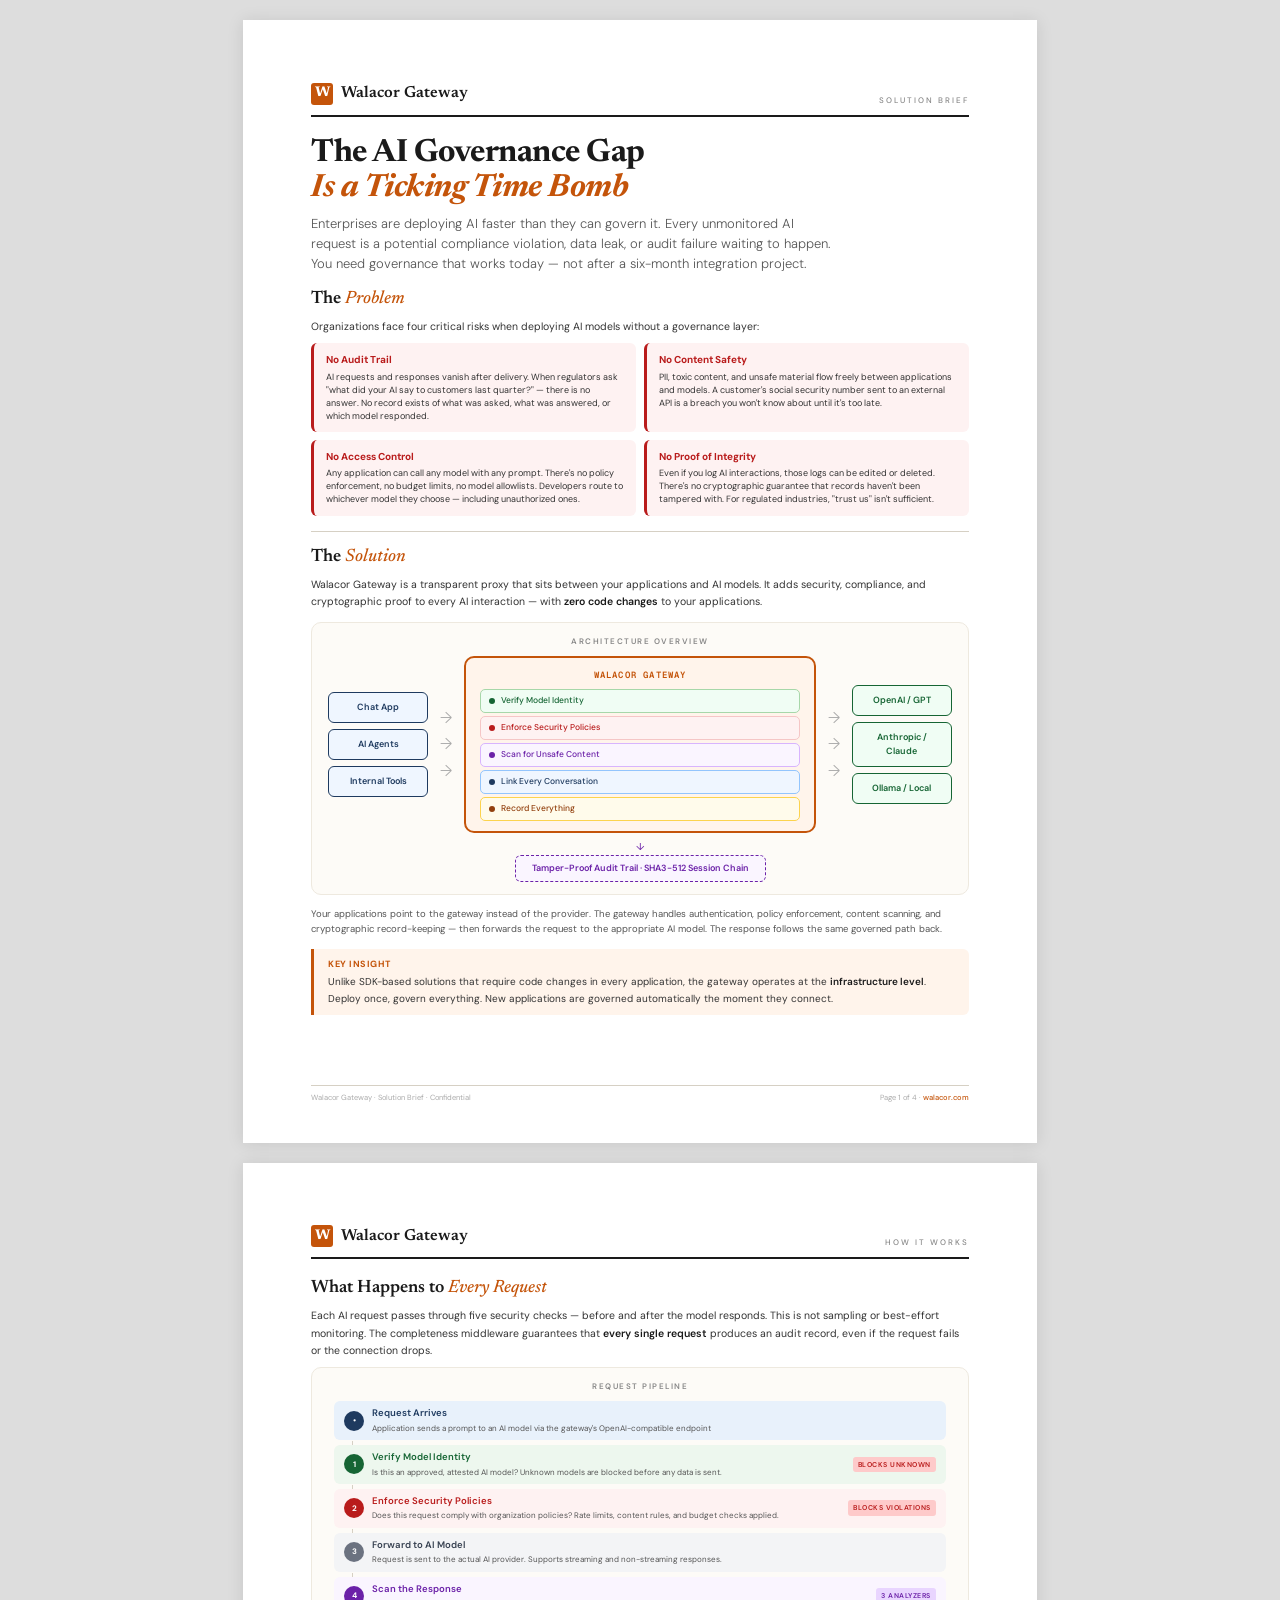
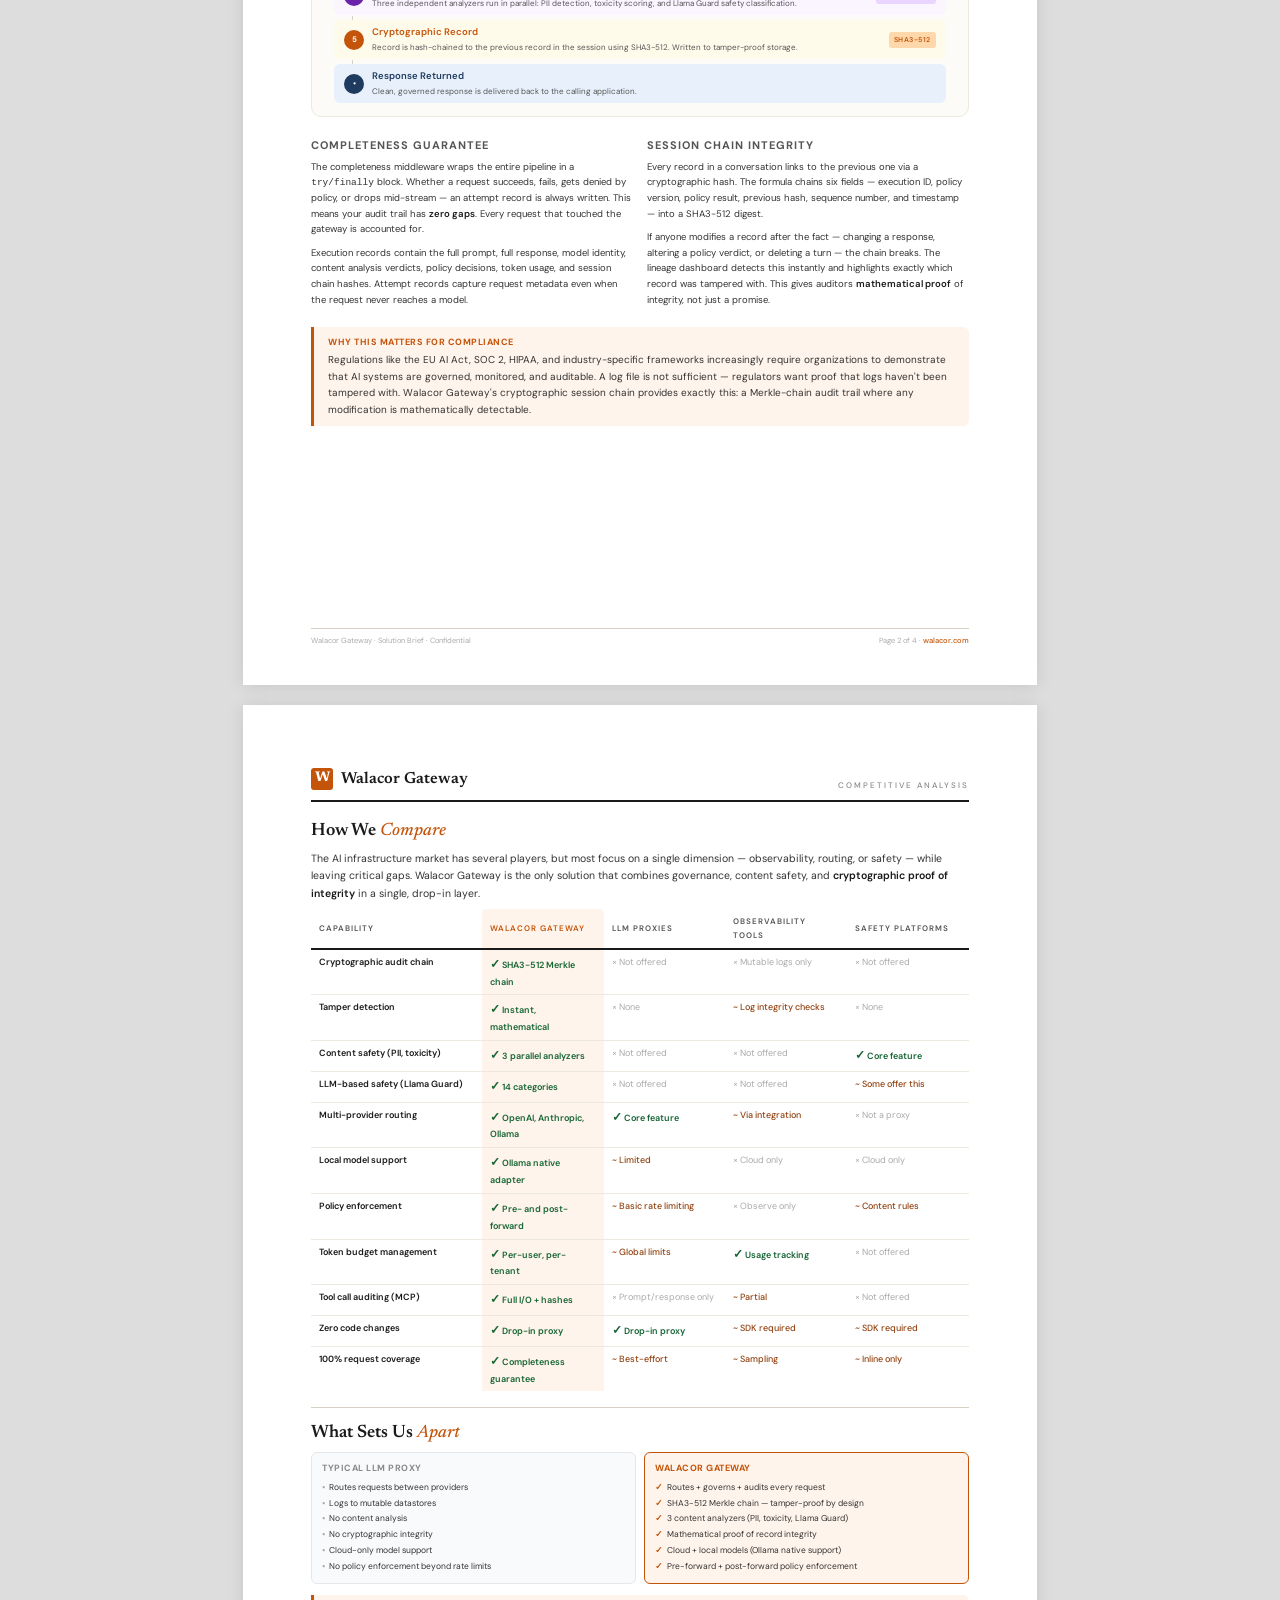
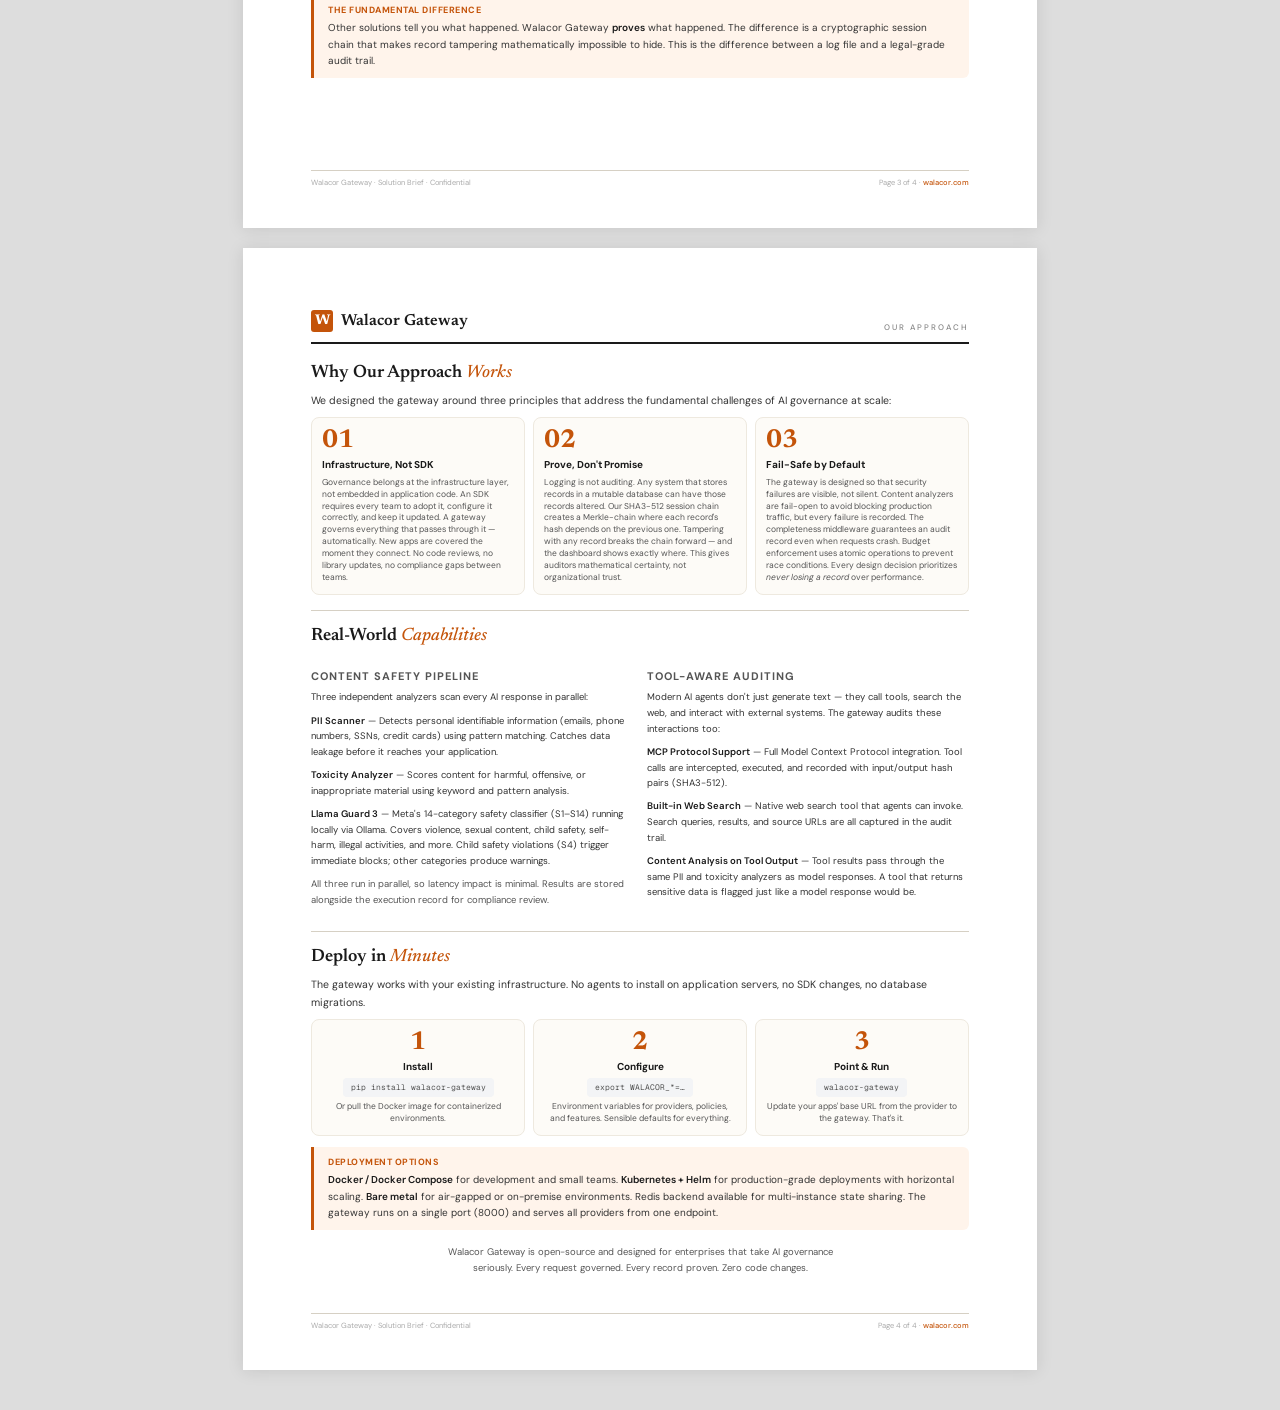
==== docs/walacor-gateway-solution-brief.html @ 5cf8f546 "Phases 15-20: multi-model routing, Redis, web search, thinking strip, Llama Guard, OTel, lineage das" ====
<!DOCTYPE html>
<html lang="en">
<head>
<meta charset="UTF-8">
<meta name="viewport" content="width=device-width, initial-scale=1.0">
<title>Walacor Gateway — Solution Brief</title>
<link rel="preconnect" href="https://fonts.googleapis.com">
<link href="https://fonts.googleapis.com/css2?family=Newsreader:ital,opsz,wght@0,6..72,300;0,6..72,400;0,6..72,500;0,6..72,600;0,6..72,700;1,6..72,400;1,6..72,500&family=Geist+Mono:wght@400;500;600&family=DM+Sans:wght@300;400;500;600;700&display=swap" rel="stylesheet">
<style>
:root {
  --ink: #1a1a1a;
  --ink-2: #333333;
  --ink-3: #555555;
  --ink-4: #888888;
  --ink-5: #aaaaaa;
  --warm: #fdfbf7;
  --warm-2: #f7f4ee;
  --warm-3: #eee9df;
  --paper: #ffffff;
  --burnt: #c4540a;
  --burnt-light: #fff4eb;
  --burnt-dark: #8a3a06;
  --teal: #0d7377;
  --teal-light: #e6f5f5;
  --slate: #2d3748;
  --crimson: #b91c1c;
  --crimson-light: #fef2f2;
  --forest: #166534;
  --forest-light: #f0fdf4;
  --navy: #1e3a5f;
  --navy-light: #eff6ff;
  --plum: #6b21a8;
  --plum-light: #faf5ff;
  --amber: #92400e;
  --amber-light: #fffbeb;
  --rule: #d6d0c4;
}

* { margin: 0; padding: 0; box-sizing: border-box; }

@page { size: A4; margin: 0; }

body {
  font-family: 'DM Sans', -apple-system, sans-serif;
  color: var(--ink);
  background: var(--paper);
  font-size: 10.5px;
  line-height: 1.65;
  -webkit-font-smoothing: antialiased;
}

.page {
  width: 210mm;
  min-height: 297mm;
  max-height: 297mm;
  padding: 16mm 18mm 14mm;
  position: relative;
  overflow: hidden;
  page-break-after: always;
  background: var(--paper);
}
.page:last-child { page-break-after: auto; }

/* === MASTHEAD === */
.masthead {
  display: flex;
  justify-content: space-between;
  align-items: flex-end;
  padding-bottom: 8px;
  border-bottom: 2px solid var(--ink);
  margin-bottom: 5mm;
}
.masthead-logo {
  display: flex; align-items: center; gap: 8px;
}
.masthead-mark {
  width: 22px; height: 22px;
  background: var(--burnt);
  border-radius: 3px;
  color: white;
  font-family: 'Newsreader', serif;
  font-size: 14px; font-weight: 700;
  display: flex; align-items: center; justify-content: center;
}
.masthead-name {
  font-family: 'Newsreader', serif;
  font-size: 16px; font-weight: 600;
  color: var(--ink);
}
.masthead-type {
  font-size: 8px;
  text-transform: uppercase;
  letter-spacing: 2px;
  color: var(--ink-4);
  font-weight: 500;
}

/* === TYPOGRAPHY === */
.headline {
  font-family: 'Newsreader', serif;
  font-size: 32px;
  font-weight: 700;
  color: var(--ink);
  line-height: 1.1;
  letter-spacing: -0.5px;
  margin: 3mm 0 2mm;
}
.headline em { font-style: italic; color: var(--burnt); }

.deck {
  font-size: 13px;
  color: var(--ink-3);
  line-height: 1.55;
  max-width: 520px;
  margin-bottom: 4mm;
  font-weight: 300;
}

h2 {
  font-family: 'Newsreader', serif;
  font-size: 18px;
  font-weight: 600;
  color: var(--ink);
  margin: 4mm 0 2mm;
  line-height: 1.2;
}
h2 em { font-style: italic; color: var(--burnt); font-weight: 500; }

h3 {
  font-size: 11px;
  font-weight: 700;
  text-transform: uppercase;
  letter-spacing: 1px;
  color: var(--ink-3);
  margin: 3mm 0 1.5mm;
}

p {
  margin-bottom: 2mm;
  color: var(--ink-2);
}

.small { font-size: 9.5px; }
.muted { color: var(--ink-3); }
.strong { font-weight: 600; color: var(--ink); }

.divider {
  border: none;
  border-top: 1px solid var(--rule);
  margin: 4mm 0;
}

/* === PROBLEM GRID === */
.problem-grid {
  display: grid;
  grid-template-columns: 1fr 1fr;
  gap: 8px;
  margin: 2mm 0 3mm;
}
.problem-card {
  padding: 9px 12px;
  border-radius: 6px;
  background: var(--crimson-light);
  border-left: 3px solid var(--crimson);
}
.problem-card .p-title {
  font-size: 10px; font-weight: 700;
  color: var(--crimson);
  margin-bottom: 2px;
}
.problem-card .p-body {
  font-size: 9px;
  color: var(--ink-2);
  line-height: 1.45;
  margin: 0;
}

/* === ARCHITECTURE DIAGRAM === */
.arch-wrap {
  background: var(--warm);
  border: 1px solid var(--warm-3);
  border-radius: 10px;
  padding: 12px 16px;
  margin: 3mm 0;
}
.arch-label {
  font-size: 8px;
  text-transform: uppercase;
  letter-spacing: 1.5px;
  color: var(--ink-4);
  font-weight: 600;
  margin-bottom: 8px;
  text-align: center;
}
.arch-flow {
  display: grid;
  grid-template-columns: 100px 28px 1fr 28px 100px;
  align-items: center;
  gap: 4px;
}
.arch-stack { display: flex; flex-direction: column; gap: 6px; }
.arch-box {
  padding: 7px 8px;
  border-radius: 6px;
  text-align: center;
  font-size: 9px;
  font-weight: 600;
  border: 1.5px solid;
}
.ab-app { background: var(--navy-light); border-color: var(--navy); color: var(--navy); }
.ab-model { background: var(--forest-light); border-color: var(--forest); color: var(--forest); }

.arch-arrow {
  text-align: center;
  font-size: 16px;
  color: var(--ink-5);
  font-weight: 300;
}

.arch-gateway {
  background: var(--burnt-light);
  border: 2px solid var(--burnt);
  border-radius: 10px;
  padding: 10px 14px;
}
.arch-gw-title {
  font-family: 'Geist Mono', monospace;
  font-size: 9px;
  font-weight: 600;
  color: var(--burnt);
  text-transform: uppercase;
  letter-spacing: 1.2px;
  text-align: center;
  margin-bottom: 6px;
}
.arch-gw-caps {
  display: flex;
  flex-direction: column;
  gap: 3px;
}
.arch-cap {
  display: flex; align-items: center; gap: 6px;
  padding: 4px 8px;
  border-radius: 5px;
  font-size: 8.5px;
  font-weight: 500;
  border: 1px solid;
}
.arch-cap-dot {
  width: 6px; height: 6px;
  border-radius: 50%;
  flex-shrink: 0;
}
.ac-1 { background: var(--forest-light); border-color: #a7d7a9; color: var(--forest); }
.ac-1 .arch-cap-dot { background: var(--forest); }
.ac-2 { background: var(--crimson-light); border-color: #f5c6c6; color: var(--crimson); }
.ac-2 .arch-cap-dot { background: var(--crimson); }
.ac-3 { background: var(--plum-light); border-color: #d8b4fe; color: var(--plum); }
.ac-3 .arch-cap-dot { background: var(--plum); }
.ac-4 { background: var(--navy-light); border-color: #93c5fd; color: var(--navy); }
.ac-4 .arch-cap-dot { background: var(--navy); }
.ac-5 { background: var(--amber-light); border-color: #fcd34d; color: var(--amber); }
.ac-5 .arch-cap-dot { background: var(--amber); }

.arch-audit {
  text-align: center;
  margin-top: 6px;
}
.arch-audit-arrow { color: var(--plum); font-size: 10px; }
.arch-audit-box {
  display: inline-block;
  background: var(--plum-light);
  border: 1px dashed var(--plum);
  border-radius: 6px;
  padding: 5px 16px;
  font-size: 9px;
  font-weight: 600;
  color: var(--plum);
}

/* === FLOW DIAGRAM === */
.flow-wrap {
  background: var(--warm);
  border: 1px solid var(--warm-3);
  border-radius: 10px;
  padding: 12px 14px;
  margin: 2mm 0;
}
.flow-steps {
  display: flex;
  flex-direction: column;
  gap: 0;
  margin: 0 8px;
}
.flow-step {
  display: grid;
  grid-template-columns: 22px 1fr auto;
  gap: 6px;
  align-items: center;
  padding: 5px 10px;
  border-radius: 6px;
  margin-bottom: 1px;
}
.flow-num {
  width: 20px; height: 20px;
  border-radius: 50%;
  display: flex; align-items: center; justify-content: center;
  font-size: 8px; font-weight: 700;
  color: white; flex-shrink: 0;
}
.flow-body {}
.flow-title { font-size: 9.5px; font-weight: 600; }
.flow-desc { font-size: 8px; color: var(--ink-3); }
.flow-badge {
  font-size: 7px;
  padding: 2px 5px;
  border-radius: 3px;
  font-weight: 600;
  text-transform: uppercase;
  letter-spacing: 0.5px;
  white-space: nowrap;
}
.flow-conn {
  width: 1px; height: 4px;
  background: var(--rule);
  margin-left: 18px;
}

.fs-blue { background: #e8f1fb; }
.fs-blue .flow-num { background: var(--navy); }
.fs-blue .flow-title { color: var(--navy); }
.fs-green { background: #edf7ee; }
.fs-green .flow-num { background: var(--forest); }
.fs-green .flow-title { color: var(--forest); }
.fs-red { background: #fef2f2; }
.fs-red .flow-num { background: var(--crimson); }
.fs-red .flow-title { color: var(--crimson); }
.fs-gray { background: #f3f4f6; }
.fs-gray .flow-num { background: #6b7280; }
.fs-gray .flow-title { color: #374151; }
.fs-purple { background: #faf5ff; }
.fs-purple .flow-num { background: var(--plum); }
.fs-purple .flow-title { color: var(--plum); }
.fs-orange { background: #fffbeb; }
.fs-orange .flow-num { background: var(--burnt); }
.fs-orange .flow-title { color: var(--burnt); }
.fb-red { background: #fecaca; color: var(--crimson); }
.fb-green { background: #d1fae5; color: var(--forest); }
.fb-purple { background: #e9d5ff; color: var(--plum); }
.fb-orange { background: #fed7aa; color: var(--burnt); }

/* === COMPARISON TABLE === */
.comp-table {
  width: 100%;
  border-collapse: collapse;
  margin: 2mm 0 3mm;
  font-size: 9px;
}
.comp-table th {
  text-align: left;
  padding: 6px 8px;
  border-bottom: 2px solid var(--ink);
  font-size: 8px;
  text-transform: uppercase;
  letter-spacing: 1px;
  color: var(--ink-3);
  font-weight: 600;
}
.comp-table th.us {
  color: var(--burnt);
  background: var(--burnt-light);
  border-radius: 4px 4px 0 0;
}
.comp-table td {
  padding: 5px 8px;
  border-bottom: 1px solid var(--warm-3);
  vertical-align: top;
}
.comp-table tr:last-child td { border-bottom: none; }
.comp-table .feat { font-weight: 600; color: var(--ink); }
.comp-table .yes { color: var(--forest); font-weight: 600; }
.comp-table .no { color: var(--ink-5); }
.comp-table .partial { color: var(--amber); font-weight: 500; }
.comp-table .us-col {
  background: var(--burnt-light);
}
.comp-table .check { font-size: 12px; }

/* === CALLOUT === */
.callout {
  border-left: 3px solid var(--burnt);
  background: var(--burnt-light);
  padding: 8px 14px;
  border-radius: 0 6px 6px 0;
  margin: 3mm 0;
}
.callout p { margin: 0; font-size: 10px; }
.callout .callout-title {
  font-weight: 700;
  color: var(--burnt);
  font-size: 9px;
  text-transform: uppercase;
  letter-spacing: 0.5px;
  margin-bottom: 2px;
}

/* === APPROACH PILLARS === */
.pillar-grid {
  display: grid;
  grid-template-columns: 1fr 1fr 1fr;
  gap: 8px;
  margin: 2mm 0;
}
.pillar {
  padding: 10px 10px;
  border-radius: 8px;
  border: 1px solid var(--warm-3);
  background: var(--warm);
}
.pillar-num {
  font-family: 'Newsreader', serif;
  font-size: 26px;
  font-weight: 700;
  color: var(--burnt);
  line-height: 1;
  margin-bottom: 3px;
}
.pillar h4 {
  font-size: 10px;
  font-weight: 700;
  margin-bottom: 3px;
  color: var(--ink);
}
.pillar p {
  font-size: 8.5px;
  color: var(--ink-3);
  margin: 0;
  line-height: 1.4;
}

/* === TWO-COL TEXT === */
.two-col {
  display: grid;
  grid-template-columns: 1fr 1fr;
  gap: 14px;
}

/* === DIFF HIGHLIGHTS === */
.diff-grid {
  display: grid;
  grid-template-columns: 1fr 1fr;
  gap: 8px;
  margin: 2mm 0;
}
.diff-card {
  padding: 8px 10px;
  border-radius: 6px;
  border: 1px solid;
}
.diff-them {
  background: #f9fafb;
  border-color: #e5e7eb;
}
.diff-us {
  background: var(--burnt-light);
  border-color: var(--burnt);
}
.diff-card h4 {
  font-size: 9px;
  font-weight: 700;
  text-transform: uppercase;
  letter-spacing: 0.5px;
  margin-bottom: 4px;
}
.diff-them h4 { color: var(--ink-4); }
.diff-us h4 { color: var(--burnt); }
.diff-card ul {
  list-style: none;
  padding: 0;
}
.diff-card li {
  font-size: 8.5px;
  padding: 2px 0;
  color: var(--ink-2);
  display: flex;
  gap: 4px;
  line-height: 1.4;
}
.diff-card li span {
  flex-shrink: 0;
  font-weight: 700;
}
.diff-them li span { color: var(--ink-5); }
.diff-us li span { color: var(--burnt); }

/* === FOOTER === */
.page-foot {
  position: absolute;
  bottom: 10mm; left: 18mm; right: 18mm;
  display: flex;
  justify-content: space-between;
  align-items: center;
  padding-top: 6px;
  border-top: 1px solid var(--rule);
  font-size: 7.5px;
  color: var(--ink-5);
}
.page-foot a { color: var(--burnt); text-decoration: none; font-weight: 500; }

/* === PRINT === */
@media print {
  body { background: white; }
  .page { width: 100%; min-height: 100vh; max-height: 100vh; margin: 0; box-shadow: none; }
}
@media screen {
  body { background: #ddd; padding: 20px 0; }
  .page { margin: 0 auto 20px; box-shadow: 0 1px 16px rgba(0,0,0,0.1); }
}
</style>
</head>
<body>

<!-- ============================================================ -->
<!-- PAGE 1: THE PROBLEM + ARCHITECTURE                           -->
<!-- ============================================================ -->
<div class="page">
  <div class="masthead">
    <div class="masthead-logo">
      <div class="masthead-mark">W</div>
      <div class="masthead-name">Walacor Gateway</div>
    </div>
    <div class="masthead-type">Solution Brief</div>
  </div>

  <div class="headline">The AI Governance Gap<br><em>Is a Ticking Time Bomb</em></div>
  <p class="deck">Enterprises are deploying AI faster than they can govern it. Every unmonitored AI request is a potential compliance violation, data leak, or audit failure waiting to happen. You need governance that works today &mdash; not after a six-month integration project.</p>

  <h2>The <em>Problem</em></h2>
  <p>Organizations face four critical risks when deploying AI models without a governance layer:</p>

  <div class="problem-grid">
    <div class="problem-card">
      <div class="p-title">No Audit Trail</div>
      <p class="p-body">AI requests and responses vanish after delivery. When regulators ask "what did your AI say to customers last quarter?" &mdash; there is no answer. No record exists of what was asked, what was answered, or which model responded.</p>
    </div>
    <div class="problem-card">
      <div class="p-title">No Content Safety</div>
      <p class="p-body">PII, toxic content, and unsafe material flow freely between applications and models. A customer's social security number sent to an external API is a breach you won't know about until it's too late.</p>
    </div>
    <div class="problem-card">
      <div class="p-title">No Access Control</div>
      <p class="p-body">Any application can call any model with any prompt. There's no policy enforcement, no budget limits, no model allowlists. Developers route to whichever model they choose &mdash; including unauthorized ones.</p>
    </div>
    <div class="problem-card">
      <div class="p-title">No Proof of Integrity</div>
      <p class="p-body">Even if you log AI interactions, those logs can be edited or deleted. There's no cryptographic guarantee that records haven't been tampered with. For regulated industries, "trust us" isn't sufficient.</p>
    </div>
  </div>

  <hr class="divider">

  <h2>The <em>Solution</em></h2>
  <p>Walacor Gateway is a transparent proxy that sits between your applications and AI models. It adds security, compliance, and cryptographic proof to every AI interaction &mdash; with <span class="strong">zero code changes</span> to your applications.</p>

  <!-- ARCHITECTURE DIAGRAM -->
  <div class="arch-wrap">
    <div class="arch-label">Architecture Overview</div>
    <div class="arch-flow">
      <div class="arch-stack">
        <div class="arch-box ab-app">Chat App</div>
        <div class="arch-box ab-app">AI Agents</div>
        <div class="arch-box ab-app">Internal Tools</div>
      </div>
      <div class="arch-arrow">&rarr;<br>&rarr;<br>&rarr;</div>
      <div class="arch-gateway">
        <div class="arch-gw-title">Walacor Gateway</div>
        <div class="arch-gw-caps">
          <div class="arch-cap ac-1"><div class="arch-cap-dot"></div>Verify Model Identity</div>
          <div class="arch-cap ac-2"><div class="arch-cap-dot"></div>Enforce Security Policies</div>
          <div class="arch-cap ac-3"><div class="arch-cap-dot"></div>Scan for Unsafe Content</div>
          <div class="arch-cap ac-4"><div class="arch-cap-dot"></div>Link Every Conversation</div>
          <div class="arch-cap ac-5"><div class="arch-cap-dot"></div>Record Everything</div>
        </div>
      </div>
      <div class="arch-arrow">&rarr;<br>&rarr;<br>&rarr;</div>
      <div class="arch-stack">
        <div class="arch-box ab-model">OpenAI / GPT</div>
        <div class="arch-box ab-model">Anthropic / Claude</div>
        <div class="arch-box ab-model">Ollama / Local</div>
      </div>
    </div>
    <div class="arch-audit">
      <div class="arch-audit-arrow">&darr;</div>
      <div class="arch-audit-box">Tamper-Proof Audit Trail &middot; SHA3-512 Session Chain</div>
    </div>
  </div>

  <p class="small muted">Your applications point to the gateway instead of the provider. The gateway handles authentication, policy enforcement, content scanning, and cryptographic record-keeping &mdash; then forwards the request to the appropriate AI model. The response follows the same governed path back.</p>

  <div class="callout">
    <div class="callout-title">Key Insight</div>
    <p>Unlike SDK-based solutions that require code changes in every application, the gateway operates at the <span class="strong">infrastructure level</span>. Deploy once, govern everything. New applications are governed automatically the moment they connect.</p>
  </div>

  <div class="page-foot">
    <span>Walacor Gateway &middot; Solution Brief &middot; Confidential</span>
    <span>Page 1 of 4 &middot; <a href="#">walacor.com</a></span>
  </div>
</div>

<!-- ============================================================ -->
<!-- PAGE 2: REQUEST FLOW + HOW IT WORKS                          -->
<!-- ============================================================ -->
<div class="page">
  <div class="masthead">
    <div class="masthead-logo">
      <div class="masthead-mark">W</div>
      <div class="masthead-name">Walacor Gateway</div>
    </div>
    <div class="masthead-type">How It Works</div>
  </div>

  <h2>What Happens to <em>Every Request</em></h2>
  <p>Each AI request passes through five security checks &mdash; before and after the model responds. This is not sampling or best-effort monitoring. The completeness middleware guarantees that <span class="strong">every single request</span> produces an audit record, even if the request fails or the connection drops.</p>

  <div class="flow-wrap">
    <div class="arch-label">Request Pipeline</div>
    <div class="flow-steps">
      <div class="flow-step fs-blue">
        <div class="flow-num">&bull;</div>
        <div class="flow-body">
          <div class="flow-title">Request Arrives</div>
          <div class="flow-desc">Application sends a prompt to an AI model via the gateway's OpenAI-compatible endpoint</div>
        </div>
        <div></div>
      </div>
      <div class="flow-conn"></div>
      <div class="flow-step fs-green">
        <div class="flow-num">1</div>
        <div class="flow-body">
          <div class="flow-title">Verify Model Identity</div>
          <div class="flow-desc">Is this an approved, attested AI model? Unknown models are blocked before any data is sent.</div>
        </div>
        <div class="flow-badge fb-red">Blocks unknown</div>
      </div>
      <div class="flow-conn"></div>
      <div class="flow-step fs-red">
        <div class="flow-num">2</div>
        <div class="flow-body">
          <div class="flow-title">Enforce Security Policies</div>
          <div class="flow-desc">Does this request comply with organization policies? Rate limits, content rules, and budget checks applied.</div>
        </div>
        <div class="flow-badge fb-red">Blocks violations</div>
      </div>
      <div class="flow-conn"></div>
      <div class="flow-step fs-gray">
        <div class="flow-num">3</div>
        <div class="flow-body">
          <div class="flow-title">Forward to AI Model</div>
          <div class="flow-desc">Request is sent to the actual AI provider. Supports streaming and non-streaming responses.</div>
        </div>
        <div></div>
      </div>
      <div class="flow-conn"></div>
      <div class="flow-step fs-purple">
        <div class="flow-num">4</div>
        <div class="flow-body">
          <div class="flow-title">Scan the Response</div>
          <div class="flow-desc">Three independent analyzers run in parallel: PII detection, toxicity scoring, and Llama Guard safety classification.</div>
        </div>
        <div class="flow-badge fb-purple">3 analyzers</div>
      </div>
      <div class="flow-conn"></div>
      <div class="flow-step fs-orange">
        <div class="flow-num">5</div>
        <div class="flow-body">
          <div class="flow-title">Cryptographic Record</div>
          <div class="flow-desc">Record is hash-chained to the previous record in the session using SHA3-512. Written to tamper-proof storage.</div>
        </div>
        <div class="flow-badge fb-orange">SHA3-512</div>
      </div>
      <div class="flow-conn"></div>
      <div class="flow-step fs-blue">
        <div class="flow-num">&bull;</div>
        <div class="flow-body">
          <div class="flow-title">Response Returned</div>
          <div class="flow-desc">Clean, governed response is delivered back to the calling application.</div>
        </div>
        <div></div>
      </div>
    </div>
  </div>

  <div class="two-col">
    <div>
      <h3>Completeness Guarantee</h3>
      <p class="small">The completeness middleware wraps the entire pipeline in a <code>try/finally</code> block. Whether a request succeeds, fails, gets denied by policy, or drops mid-stream &mdash; an attempt record is always written. This means your audit trail has <span class="strong">zero gaps</span>. Every request that touched the gateway is accounted for.</p>
      <p class="small">Execution records contain the full prompt, full response, model identity, content analysis verdicts, policy decisions, token usage, and session chain hashes. Attempt records capture request metadata even when the request never reaches a model.</p>
    </div>
    <div>
      <h3>Session Chain Integrity</h3>
      <p class="small">Every record in a conversation links to the previous one via a cryptographic hash. The formula chains six fields &mdash; execution ID, policy version, policy result, previous hash, sequence number, and timestamp &mdash; into a SHA3-512 digest.</p>
      <p class="small">If anyone modifies a record after the fact &mdash; changing a response, altering a policy verdict, or deleting a turn &mdash; the chain breaks. The lineage dashboard detects this instantly and highlights exactly which record was tampered with. This gives auditors <span class="strong">mathematical proof</span> of integrity, not just a promise.</p>
    </div>
  </div>

  <div class="callout">
    <div class="callout-title">Why This Matters for Compliance</div>
    <p>Regulations like the EU AI Act, SOC 2, HIPAA, and industry-specific frameworks increasingly require organizations to demonstrate that AI systems are governed, monitored, and auditable. A log file is not sufficient &mdash; regulators want proof that logs haven't been tampered with. Walacor Gateway's cryptographic session chain provides exactly this: a Merkle-chain audit trail where any modification is mathematically detectable.</p>
  </div>

  <div class="page-foot">
    <span>Walacor Gateway &middot; Solution Brief &middot; Confidential</span>
    <span>Page 2 of 4 &middot; <a href="#">walacor.com</a></span>
  </div>
</div>

<!-- ============================================================ -->
<!-- PAGE 3: COMPETITIVE LANDSCAPE                                -->
<!-- ============================================================ -->
<div class="page">
  <div class="masthead">
    <div class="masthead-logo">
      <div class="masthead-mark">W</div>
      <div class="masthead-name">Walacor Gateway</div>
    </div>
    <div class="masthead-type">Competitive Analysis</div>
  </div>

  <h2>How We <em>Compare</em></h2>
  <p>The AI infrastructure market has several players, but most focus on a single dimension &mdash; observability, routing, or safety &mdash; while leaving critical gaps. Walacor Gateway is the only solution that combines governance, content safety, and <span class="strong">cryptographic proof of integrity</span> in a single, drop-in layer.</p>

  <table class="comp-table">
    <thead>
      <tr>
        <th style="width: 26%;">Capability</th>
        <th class="us" style="width: 18.5%;">Walacor Gateway</th>
        <th style="width: 18.5%;">LLM Proxies</th>
        <th style="width: 18.5%;">Observability Tools</th>
        <th style="width: 18.5%;">Safety Platforms</th>
      </tr>
    </thead>
    <tbody>
      <tr>
        <td class="feat">Cryptographic audit chain</td>
        <td class="us-col yes"><span class="check">&check;</span> SHA3-512 Merkle chain</td>
        <td class="no">&times; Not offered</td>
        <td class="no">&times; Mutable logs only</td>
        <td class="no">&times; Not offered</td>
      </tr>
      <tr>
        <td class="feat">Tamper detection</td>
        <td class="us-col yes"><span class="check">&check;</span> Instant, mathematical</td>
        <td class="no">&times; None</td>
        <td class="partial">~ Log integrity checks</td>
        <td class="no">&times; None</td>
      </tr>
      <tr>
        <td class="feat">Content safety (PII, toxicity)</td>
        <td class="us-col yes"><span class="check">&check;</span> 3 parallel analyzers</td>
        <td class="no">&times; Not offered</td>
        <td class="no">&times; Not offered</td>
        <td class="yes"><span class="check">&check;</span> Core feature</td>
      </tr>
      <tr>
        <td class="feat">LLM-based safety (Llama Guard)</td>
        <td class="us-col yes"><span class="check">&check;</span> 14 categories</td>
        <td class="no">&times; Not offered</td>
        <td class="no">&times; Not offered</td>
        <td class="partial">~ Some offer this</td>
      </tr>
      <tr>
        <td class="feat">Multi-provider routing</td>
        <td class="us-col yes"><span class="check">&check;</span> OpenAI, Anthropic, Ollama</td>
        <td class="yes"><span class="check">&check;</span> Core feature</td>
        <td class="partial">~ Via integration</td>
        <td class="no">&times; Not a proxy</td>
      </tr>
      <tr>
        <td class="feat">Local model support</td>
        <td class="us-col yes"><span class="check">&check;</span> Ollama native adapter</td>
        <td class="partial">~ Limited</td>
        <td class="no">&times; Cloud only</td>
        <td class="no">&times; Cloud only</td>
      </tr>
      <tr>
        <td class="feat">Policy enforcement</td>
        <td class="us-col yes"><span class="check">&check;</span> Pre- and post-forward</td>
        <td class="partial">~ Basic rate limiting</td>
        <td class="no">&times; Observe only</td>
        <td class="partial">~ Content rules</td>
      </tr>
      <tr>
        <td class="feat">Token budget management</td>
        <td class="us-col yes"><span class="check">&check;</span> Per-user, per-tenant</td>
        <td class="partial">~ Global limits</td>
        <td class="yes"><span class="check">&check;</span> Usage tracking</td>
        <td class="no">&times; Not offered</td>
      </tr>
      <tr>
        <td class="feat">Tool call auditing (MCP)</td>
        <td class="us-col yes"><span class="check">&check;</span> Full I/O + hashes</td>
        <td class="no">&times; Prompt/response only</td>
        <td class="partial">~ Partial</td>
        <td class="no">&times; Not offered</td>
      </tr>
      <tr>
        <td class="feat">Zero code changes</td>
        <td class="us-col yes"><span class="check">&check;</span> Drop-in proxy</td>
        <td class="yes"><span class="check">&check;</span> Drop-in proxy</td>
        <td class="partial">~ SDK required</td>
        <td class="partial">~ SDK required</td>
      </tr>
      <tr>
        <td class="feat">100% request coverage</td>
        <td class="us-col yes"><span class="check">&check;</span> Completeness guarantee</td>
        <td class="partial">~ Best-effort</td>
        <td class="partial">~ Sampling</td>
        <td class="partial">~ Inline only</td>
      </tr>
    </tbody>
  </table>

  <hr class="divider">

  <h2>What Sets Us <em>Apart</em></h2>

  <div class="diff-grid">
    <div class="diff-card diff-them">
      <h4>Typical LLM Proxy</h4>
      <ul>
        <li><span>&bull;</span> Routes requests between providers</li>
        <li><span>&bull;</span> Logs to mutable datastores</li>
        <li><span>&bull;</span> No content analysis</li>
        <li><span>&bull;</span> No cryptographic integrity</li>
        <li><span>&bull;</span> Cloud-only model support</li>
        <li><span>&bull;</span> No policy enforcement beyond rate limits</li>
      </ul>
    </div>
    <div class="diff-card diff-us">
      <h4>Walacor Gateway</h4>
      <ul>
        <li><span>&check;</span> Routes + governs + audits every request</li>
        <li><span>&check;</span> SHA3-512 Merkle chain &mdash; tamper-proof by design</li>
        <li><span>&check;</span> 3 content analyzers (PII, toxicity, Llama Guard)</li>
        <li><span>&check;</span> Mathematical proof of record integrity</li>
        <li><span>&check;</span> Cloud + local models (Ollama native support)</li>
        <li><span>&check;</span> Pre-forward + post-forward policy enforcement</li>
      </ul>
    </div>
  </div>

  <div class="callout">
    <div class="callout-title">The Fundamental Difference</div>
    <p>Other solutions tell you what happened. Walacor Gateway <span class="strong">proves</span> what happened. The difference is a cryptographic session chain that makes record tampering mathematically impossible to hide. This is the difference between a log file and a legal-grade audit trail.</p>
  </div>

  <div class="page-foot">
    <span>Walacor Gateway &middot; Solution Brief &middot; Confidential</span>
    <span>Page 3 of 4 &middot; <a href="#">walacor.com</a></span>
  </div>
</div>

<!-- ============================================================ -->
<!-- PAGE 4: OUR APPROACH + DEPLOYMENT                            -->
<!-- ============================================================ -->
<div class="page">
  <div class="masthead">
    <div class="masthead-logo">
      <div class="masthead-mark">W</div>
      <div class="masthead-name">Walacor Gateway</div>
    </div>
    <div class="masthead-type">Our Approach</div>
  </div>

  <h2>Why Our Approach <em>Works</em></h2>
  <p>We designed the gateway around three principles that address the fundamental challenges of AI governance at scale:</p>

  <div class="pillar-grid">
    <div class="pillar">
      <div class="pillar-num">01</div>
      <h4>Infrastructure, Not SDK</h4>
      <p>Governance belongs at the infrastructure layer, not embedded in application code. An SDK requires every team to adopt it, configure it correctly, and keep it updated. A gateway governs everything that passes through it &mdash; automatically. New apps are covered the moment they connect. No code reviews, no library updates, no compliance gaps between teams.</p>
    </div>
    <div class="pillar">
      <div class="pillar-num">02</div>
      <h4>Prove, Don't Promise</h4>
      <p>Logging is not auditing. Any system that stores records in a mutable database can have those records altered. Our SHA3-512 session chain creates a Merkle-chain where each record's hash depends on the previous one. Tampering with any record breaks the chain forward &mdash; and the dashboard shows exactly where. This gives auditors mathematical certainty, not organizational trust.</p>
    </div>
    <div class="pillar">
      <div class="pillar-num">03</div>
      <h4>Fail-Safe by Default</h4>
      <p>The gateway is designed so that security failures are visible, not silent. Content analyzers are fail-open to avoid blocking production traffic, but every failure is recorded. The completeness middleware guarantees an audit record even when requests crash. Budget enforcement uses atomic operations to prevent race conditions. Every design decision prioritizes <em>never losing a record</em> over performance.</p>
    </div>
  </div>

  <hr class="divider">

  <h2>Real-World <em>Capabilities</em></h2>

  <div class="two-col">
    <div>
      <h3>Content Safety Pipeline</h3>
      <p class="small">Three independent analyzers scan every AI response in parallel:</p>
      <p class="small"><span class="strong">PII Scanner</span> &mdash; Detects personal identifiable information (emails, phone numbers, SSNs, credit cards) using pattern matching. Catches data leakage before it reaches your application.</p>
      <p class="small"><span class="strong">Toxicity Analyzer</span> &mdash; Scores content for harmful, offensive, or inappropriate material using keyword and pattern analysis.</p>
      <p class="small"><span class="strong">Llama Guard 3</span> &mdash; Meta's 14-category safety classifier (S1&ndash;S14) running locally via Ollama. Covers violence, sexual content, child safety, self-harm, illegal activities, and more. Child safety violations (S4) trigger immediate blocks; other categories produce warnings.</p>
      <p class="small muted">All three run in parallel, so latency impact is minimal. Results are stored alongside the execution record for compliance review.</p>
    </div>
    <div>
      <h3>Tool-Aware Auditing</h3>
      <p class="small">Modern AI agents don't just generate text &mdash; they call tools, search the web, and interact with external systems. The gateway audits these interactions too:</p>
      <p class="small"><span class="strong">MCP Protocol Support</span> &mdash; Full Model Context Protocol integration. Tool calls are intercepted, executed, and recorded with input/output hash pairs (SHA3-512).</p>
      <p class="small"><span class="strong">Built-in Web Search</span> &mdash; Native web search tool that agents can invoke. Search queries, results, and source URLs are all captured in the audit trail.</p>
      <p class="small"><span class="strong">Content Analysis on Tool Output</span> &mdash; Tool results pass through the same PII and toxicity analyzers as model responses. A tool that returns sensitive data is flagged just like a model response would be.</p>
    </div>
  </div>

  <hr class="divider">

  <h2>Deploy in <em>Minutes</em></h2>
  <p>The gateway works with your existing infrastructure. No agents to install on application servers, no SDK changes, no database migrations.</p>

  <div class="pillar-grid">
    <div class="pillar" style="text-align: center;">
      <div class="pillar-num">1</div>
      <h4>Install</h4>
      <p style="font-family: 'Geist Mono', monospace; font-size: 8px; background: #f3f4f6; padding: 4px 8px; border-radius: 4px; display: inline-block;">pip install walacor-gateway</p>
      <p style="margin-top: 4px;">Or pull the Docker image for containerized environments.</p>
    </div>
    <div class="pillar" style="text-align: center;">
      <div class="pillar-num">2</div>
      <h4>Configure</h4>
      <p style="font-family: 'Geist Mono', monospace; font-size: 8px; background: #f3f4f6; padding: 4px 8px; border-radius: 4px; display: inline-block;">export WALACOR_*=&hellip;</p>
      <p style="margin-top: 4px;">Environment variables for providers, policies, and features. Sensible defaults for everything.</p>
    </div>
    <div class="pillar" style="text-align: center;">
      <div class="pillar-num">3</div>
      <h4>Point &amp; Run</h4>
      <p style="font-family: 'Geist Mono', monospace; font-size: 8px; background: #f3f4f6; padding: 4px 8px; border-radius: 4px; display: inline-block;">walacor-gateway</p>
      <p style="margin-top: 4px;">Update your apps' base URL from the provider to the gateway. That's it.</p>
    </div>
  </div>

  <div class="callout">
    <div class="callout-title">Deployment Options</div>
    <p><span class="strong">Docker / Docker Compose</span> for development and small teams. <span class="strong">Kubernetes + Helm</span> for production-grade deployments with horizontal scaling. <span class="strong">Bare metal</span> for air-gapped or on-premise environments. Redis backend available for multi-instance state sharing. The gateway runs on a single port (8000) and serves all providers from one endpoint.</p>
  </div>

  <div style="text-align: center; margin-top: 4mm;">
    <p class="small muted" style="max-width: 400px; margin: 0 auto;">Walacor Gateway is open-source and designed for enterprises that take AI governance seriously. Every request governed. Every record proven. Zero code changes.</p>
  </div>

  <div class="page-foot">
    <span>Walacor Gateway &middot; Solution Brief &middot; Confidential</span>
    <span>Page 4 of 4 &middot; <a href="#">walacor.com</a></span>
  </div>
</div>

</body>
</html>
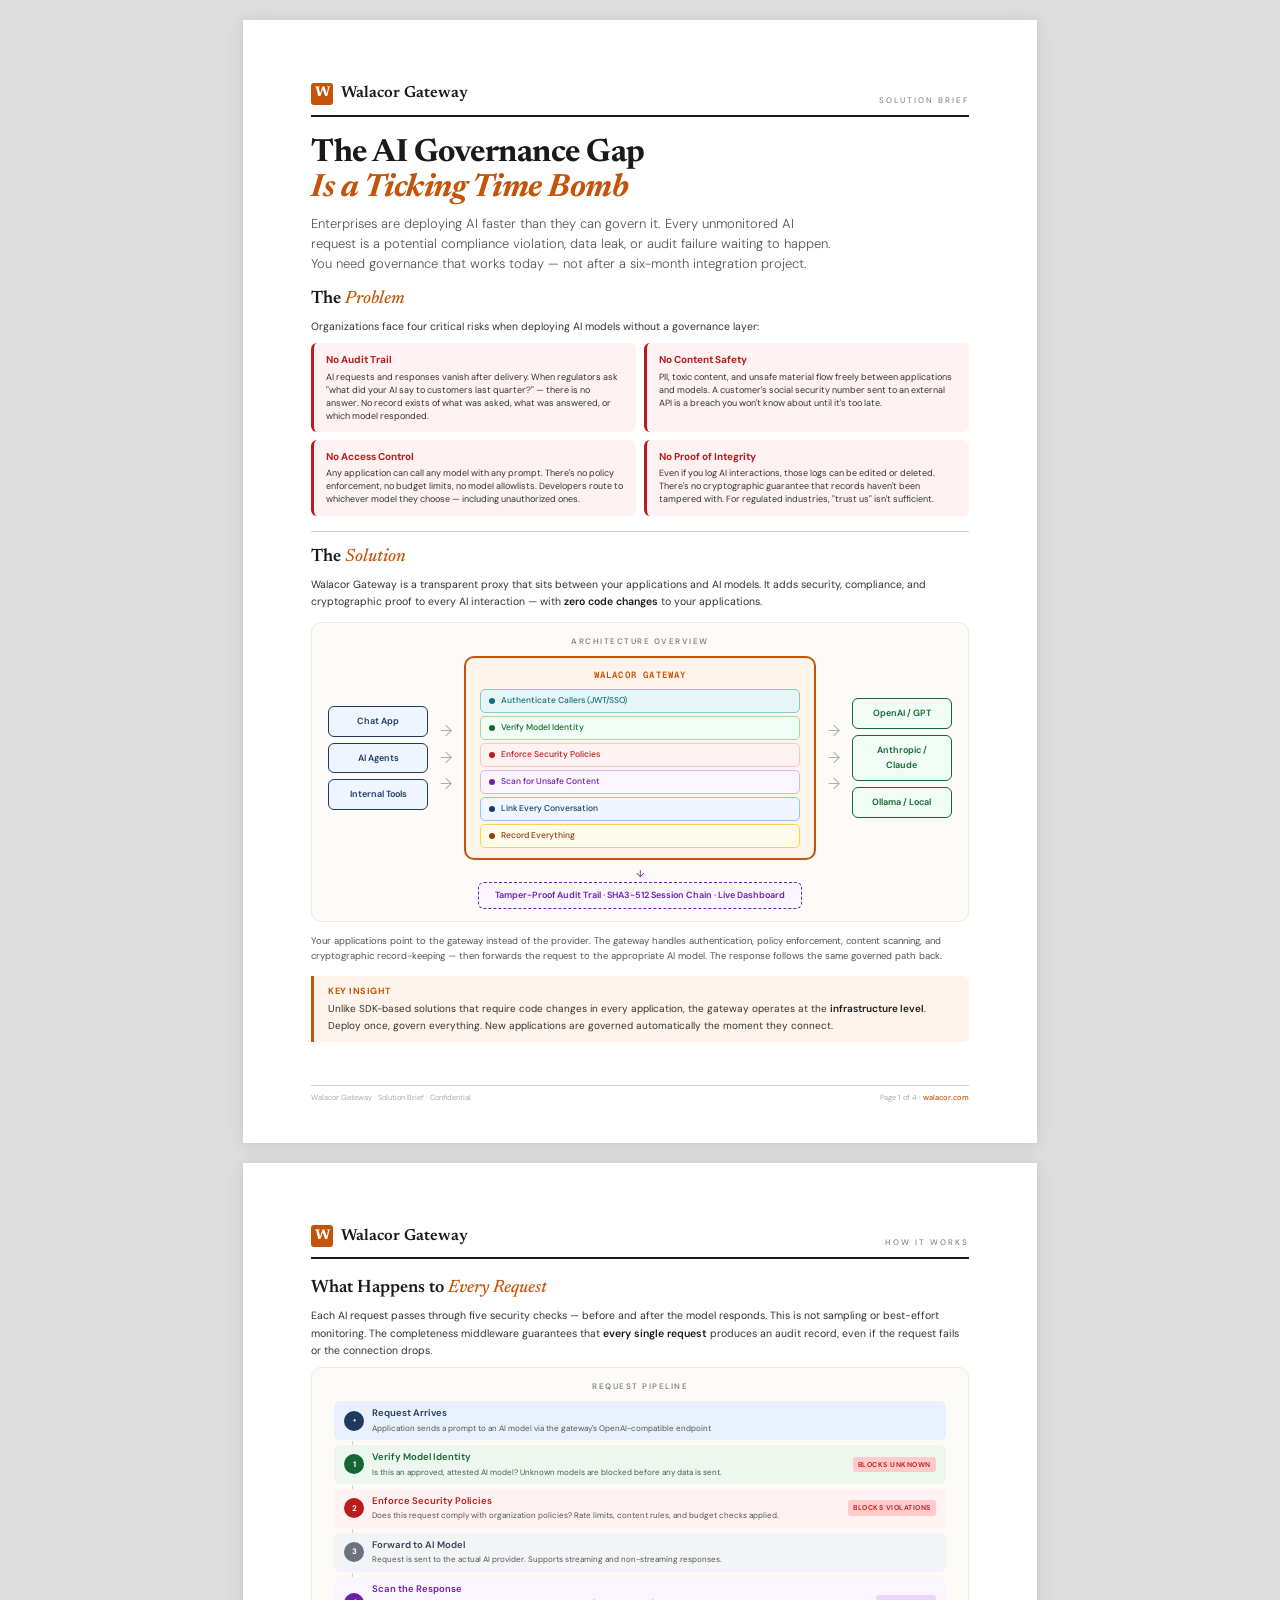
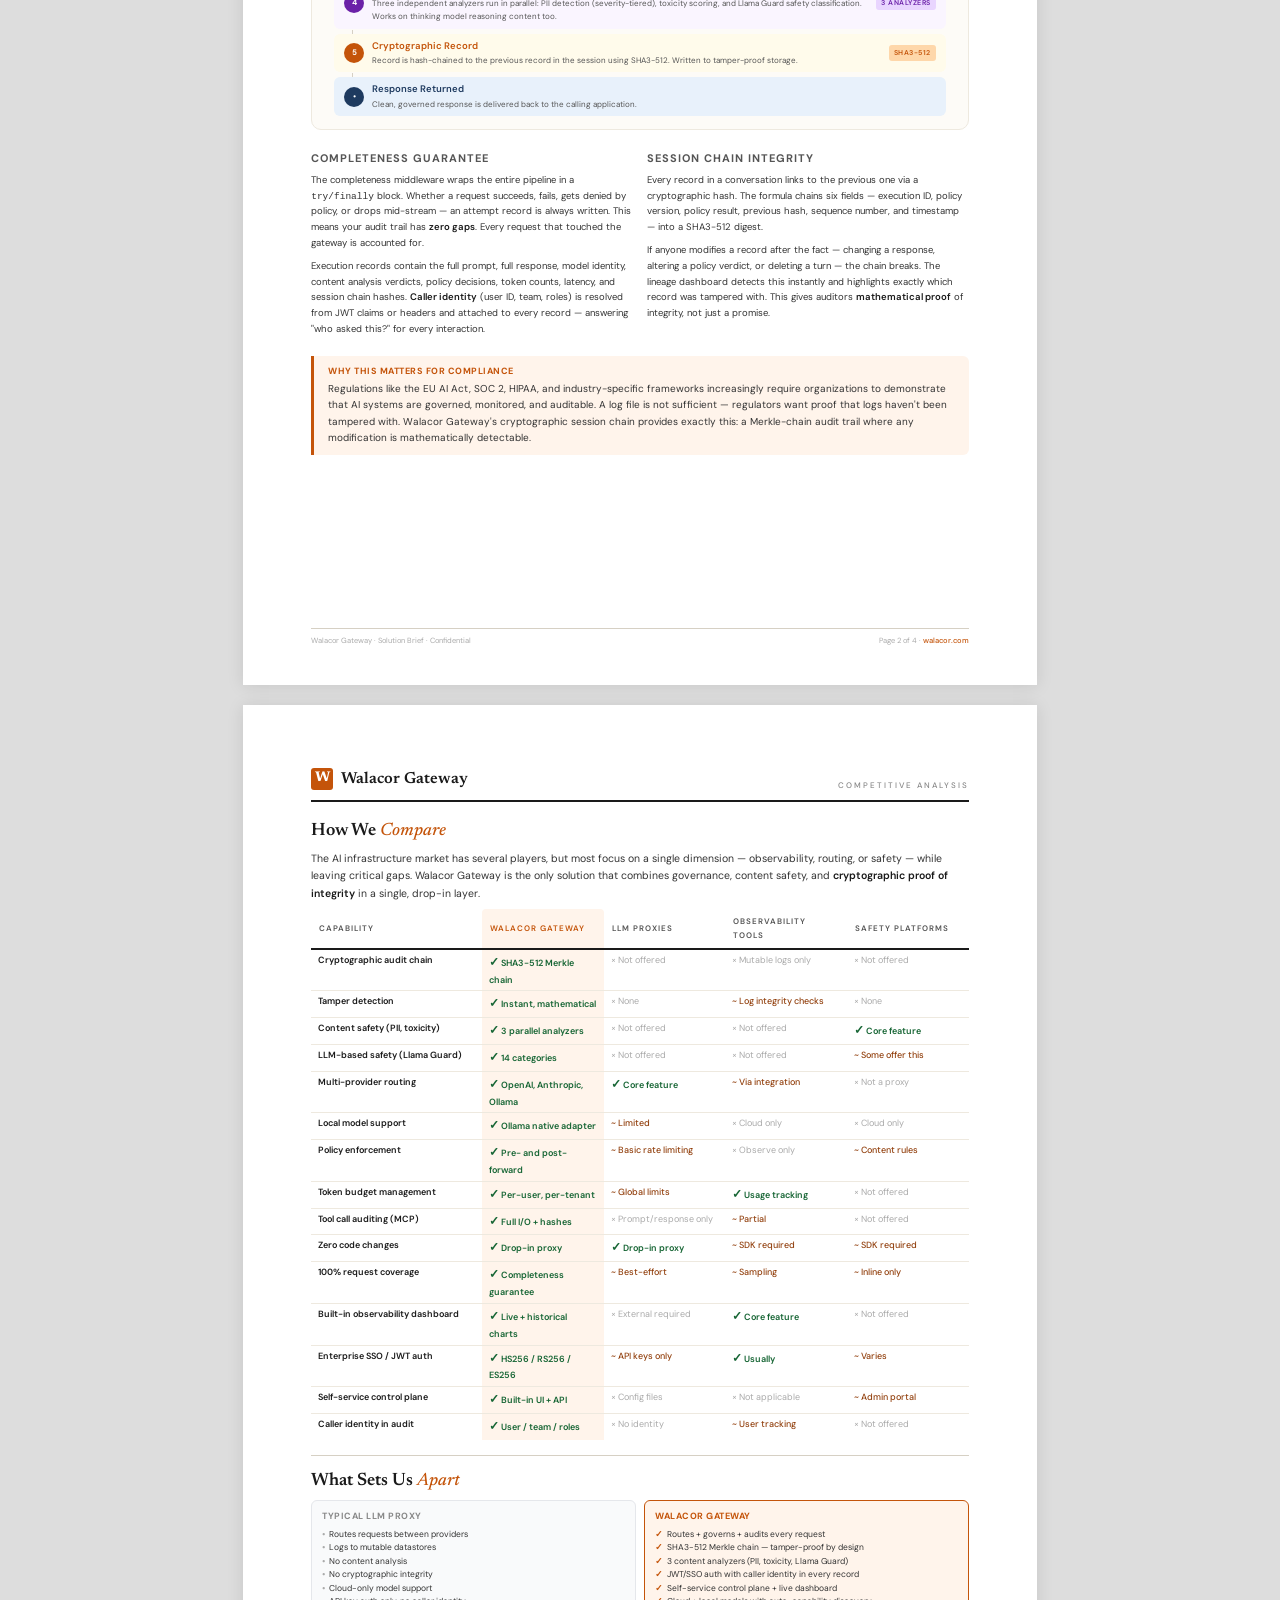
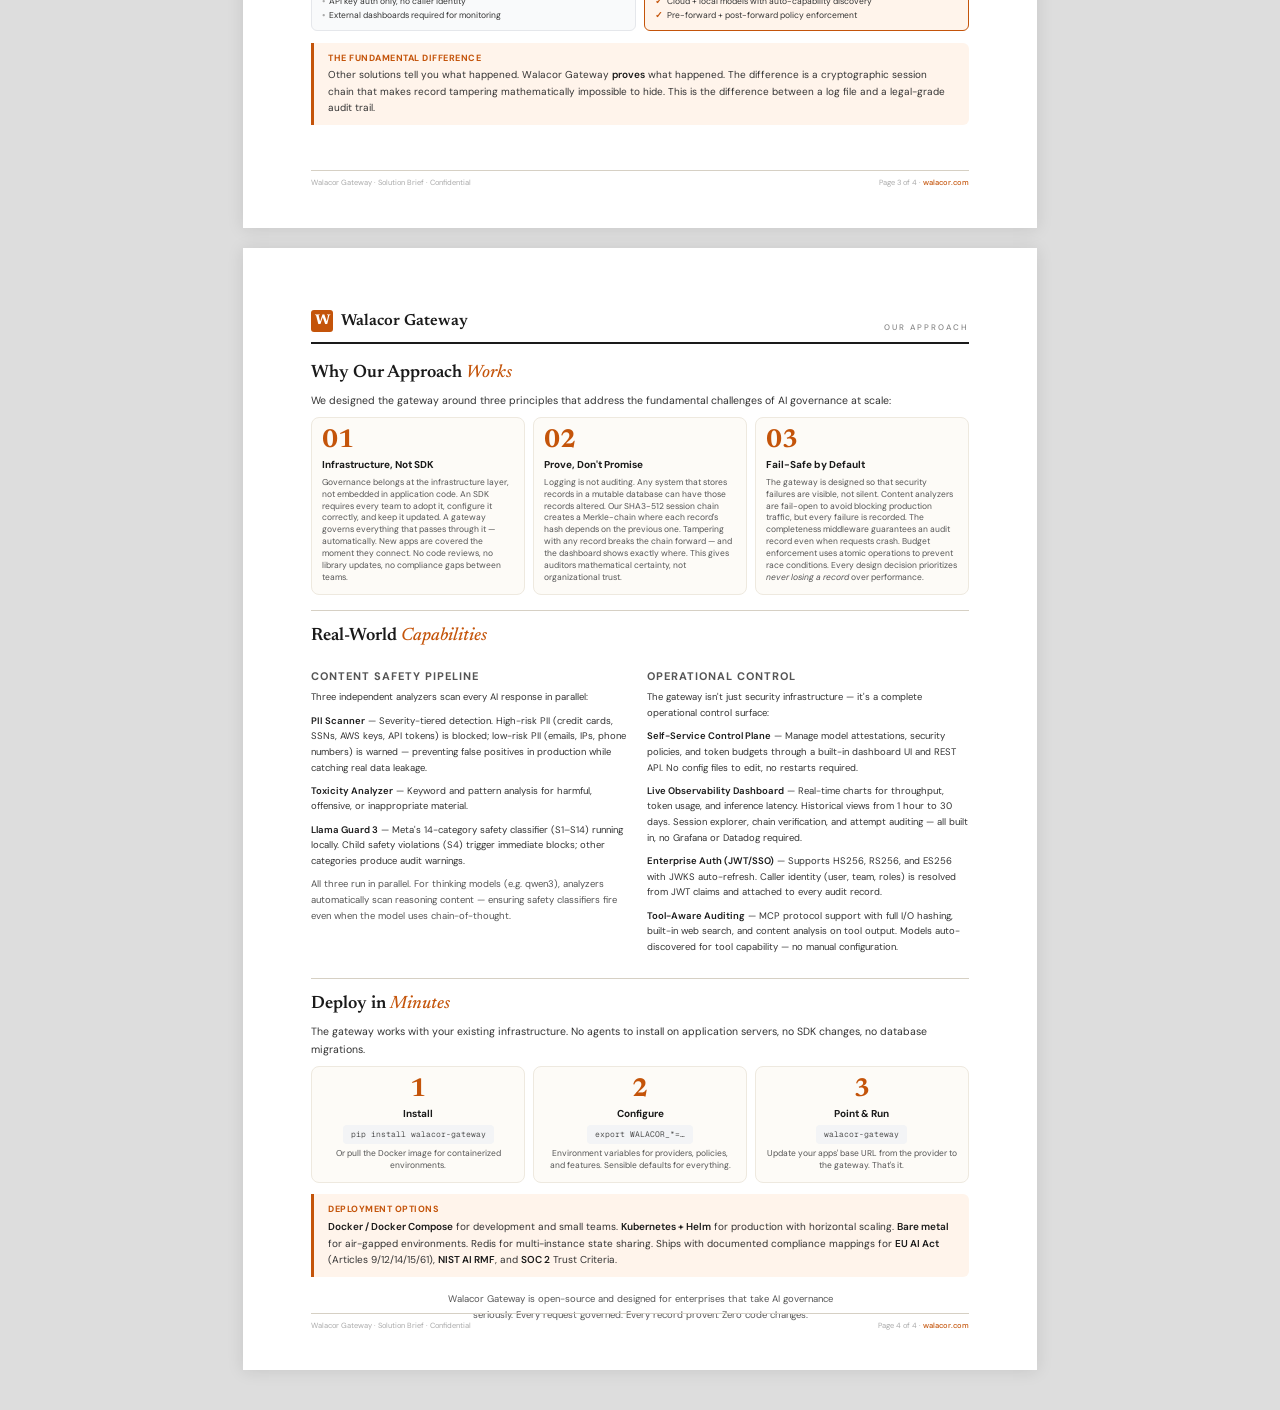
==== commit a606418c: "Phases 21-22 + comprehensive documentation Phase 21: JWT/SSO auth (HS256/RS256/ES256, JWKS), caller " ====
--- a/docs/walacor-gateway-solution-brief.html
+++ b/docs/walacor-gateway-solution-brief.html
@@ -261,6 +261,8 @@
 .ac-4 .arch-cap-dot { background: var(--navy); }
 .ac-5 { background: var(--amber-light); border-color: #fcd34d; color: var(--amber); }
 .ac-5 .arch-cap-dot { background: var(--amber); }
+.ac-6 { background: var(--teal-light); border-color: #81cdc9; color: var(--teal); }
+.ac-6 .arch-cap-dot { background: var(--teal); }
 
 .arch-audit {
   text-align: center;
@@ -372,7 +374,7 @@
   border-radius: 4px 4px 0 0;
 }
 .comp-table td {
-  padding: 5px 8px;
+  padding: 3px 7px;
   border-bottom: 1px solid var(--warm-3);
   vertical-align: top;
 }
@@ -480,11 +482,11 @@
 }
 .diff-card li {
   font-size: 8.5px;
-  padding: 2px 0;
+  padding: 1px 0;
   color: var(--ink-2);
   display: flex;
   gap: 4px;
-  line-height: 1.4;
+  line-height: 1.35;
 }
 .diff-card li span {
   flex-shrink: 0;
@@ -575,6 +577,7 @@
       <div class="arch-gateway">
         <div class="arch-gw-title">Walacor Gateway</div>
         <div class="arch-gw-caps">
+          <div class="arch-cap ac-6"><div class="arch-cap-dot"></div>Authenticate Callers (JWT/SSO)</div>
           <div class="arch-cap ac-1"><div class="arch-cap-dot"></div>Verify Model Identity</div>
           <div class="arch-cap ac-2"><div class="arch-cap-dot"></div>Enforce Security Policies</div>
           <div class="arch-cap ac-3"><div class="arch-cap-dot"></div>Scan for Unsafe Content</div>
@@ -591,7 +594,7 @@
     </div>
     <div class="arch-audit">
       <div class="arch-audit-arrow">&darr;</div>
-      <div class="arch-audit-box">Tamper-Proof Audit Trail &middot; SHA3-512 Session Chain</div>
+      <div class="arch-audit-box">Tamper-Proof Audit Trail &middot; SHA3-512 Session Chain &middot; Live Dashboard</div>
     </div>
   </div>
 
@@ -666,7 +669,7 @@
         <div class="flow-num">4</div>
         <div class="flow-body">
           <div class="flow-title">Scan the Response</div>
-          <div class="flow-desc">Three independent analyzers run in parallel: PII detection, toxicity scoring, and Llama Guard safety classification.</div>
+          <div class="flow-desc">Three independent analyzers run in parallel: PII detection (severity-tiered), toxicity scoring, and Llama Guard safety classification. Works on thinking model reasoning content too.</div>
         </div>
         <div class="flow-badge fb-purple">3 analyzers</div>
       </div>
@@ -695,7 +698,7 @@
     <div>
       <h3>Completeness Guarantee</h3>
       <p class="small">The completeness middleware wraps the entire pipeline in a <code>try/finally</code> block. Whether a request succeeds, fails, gets denied by policy, or drops mid-stream &mdash; an attempt record is always written. This means your audit trail has <span class="strong">zero gaps</span>. Every request that touched the gateway is accounted for.</p>
-      <p class="small">Execution records contain the full prompt, full response, model identity, content analysis verdicts, policy decisions, token usage, and session chain hashes. Attempt records capture request metadata even when the request never reaches a model.</p>
+      <p class="small">Execution records contain the full prompt, full response, model identity, content analysis verdicts, policy decisions, token counts, latency, and session chain hashes. <span class="strong">Caller identity</span> (user ID, team, roles) is resolved from JWT claims or headers and attached to every record &mdash; answering "who asked this?" for every interaction.</p>
     </div>
     <div>
       <h3>Session Chain Integrity</h3>
@@ -817,6 +820,34 @@
         <td class="partial">~ Best-effort</td>
         <td class="partial">~ Sampling</td>
         <td class="partial">~ Inline only</td>
+      </tr>
+      <tr>
+        <td class="feat">Built-in observability dashboard</td>
+        <td class="us-col yes"><span class="check">&check;</span> Live + historical charts</td>
+        <td class="no">&times; External required</td>
+        <td class="yes"><span class="check">&check;</span> Core feature</td>
+        <td class="no">&times; Not offered</td>
+      </tr>
+      <tr>
+        <td class="feat">Enterprise SSO / JWT auth</td>
+        <td class="us-col yes"><span class="check">&check;</span> HS256 / RS256 / ES256</td>
+        <td class="partial">~ API keys only</td>
+        <td class="yes"><span class="check">&check;</span> Usually</td>
+        <td class="partial">~ Varies</td>
+      </tr>
+      <tr>
+        <td class="feat">Self-service control plane</td>
+        <td class="us-col yes"><span class="check">&check;</span> Built-in UI + API</td>
+        <td class="no">&times; Config files</td>
+        <td class="no">&times; Not applicable</td>
+        <td class="partial">~ Admin portal</td>
+      </tr>
+      <tr>
+        <td class="feat">Caller identity in audit</td>
+        <td class="us-col yes"><span class="check">&check;</span> User / team / roles</td>
+        <td class="no">&times; No identity</td>
+        <td class="partial">~ User tracking</td>
+        <td class="no">&times; Not offered</td>
       </tr>
     </tbody>
   </table>
@@ -834,7 +865,8 @@
         <li><span>&bull;</span> No content analysis</li>
         <li><span>&bull;</span> No cryptographic integrity</li>
         <li><span>&bull;</span> Cloud-only model support</li>
-        <li><span>&bull;</span> No policy enforcement beyond rate limits</li>
+        <li><span>&bull;</span> API key auth only, no caller identity</li>
+        <li><span>&bull;</span> External dashboards required for monitoring</li>
       </ul>
     </div>
     <div class="diff-card diff-us">
@@ -843,8 +875,9 @@
         <li><span>&check;</span> Routes + governs + audits every request</li>
         <li><span>&check;</span> SHA3-512 Merkle chain &mdash; tamper-proof by design</li>
         <li><span>&check;</span> 3 content analyzers (PII, toxicity, Llama Guard)</li>
-        <li><span>&check;</span> Mathematical proof of record integrity</li>
-        <li><span>&check;</span> Cloud + local models (Ollama native support)</li>
+        <li><span>&check;</span> JWT/SSO auth with caller identity in every record</li>
+        <li><span>&check;</span> Self-service control plane + live dashboard</li>
+        <li><span>&check;</span> Cloud + local models with auto-capability discovery</li>
         <li><span>&check;</span> Pre-forward + post-forward policy enforcement</li>
       </ul>
     </div>
@@ -902,17 +935,18 @@
     <div>
       <h3>Content Safety Pipeline</h3>
       <p class="small">Three independent analyzers scan every AI response in parallel:</p>
-      <p class="small"><span class="strong">PII Scanner</span> &mdash; Detects personal identifiable information (emails, phone numbers, SSNs, credit cards) using pattern matching. Catches data leakage before it reaches your application.</p>
-      <p class="small"><span class="strong">Toxicity Analyzer</span> &mdash; Scores content for harmful, offensive, or inappropriate material using keyword and pattern analysis.</p>
-      <p class="small"><span class="strong">Llama Guard 3</span> &mdash; Meta's 14-category safety classifier (S1&ndash;S14) running locally via Ollama. Covers violence, sexual content, child safety, self-harm, illegal activities, and more. Child safety violations (S4) trigger immediate blocks; other categories produce warnings.</p>
-      <p class="small muted">All three run in parallel, so latency impact is minimal. Results are stored alongside the execution record for compliance review.</p>
+      <p class="small"><span class="strong">PII Scanner</span> &mdash; Severity-tiered detection. High-risk PII (credit cards, SSNs, AWS keys, API tokens) is blocked; low-risk PII (emails, IPs, phone numbers) is warned &mdash; preventing false positives in production while catching real data leakage.</p>
+      <p class="small"><span class="strong">Toxicity Analyzer</span> &mdash; Keyword and pattern analysis for harmful, offensive, or inappropriate material.</p>
+      <p class="small"><span class="strong">Llama Guard 3</span> &mdash; Meta's 14-category safety classifier (S1&ndash;S14) running locally. Child safety violations (S4) trigger immediate blocks; other categories produce audit warnings.</p>
+      <p class="small muted">All three run in parallel. For thinking models (e.g. qwen3), analyzers automatically scan reasoning content &mdash; ensuring safety classifiers fire even when the model uses chain-of-thought.</p>
     </div>
     <div>
-      <h3>Tool-Aware Auditing</h3>
-      <p class="small">Modern AI agents don't just generate text &mdash; they call tools, search the web, and interact with external systems. The gateway audits these interactions too:</p>
-      <p class="small"><span class="strong">MCP Protocol Support</span> &mdash; Full Model Context Protocol integration. Tool calls are intercepted, executed, and recorded with input/output hash pairs (SHA3-512).</p>
-      <p class="small"><span class="strong">Built-in Web Search</span> &mdash; Native web search tool that agents can invoke. Search queries, results, and source URLs are all captured in the audit trail.</p>
-      <p class="small"><span class="strong">Content Analysis on Tool Output</span> &mdash; Tool results pass through the same PII and toxicity analyzers as model responses. A tool that returns sensitive data is flagged just like a model response would be.</p>
+      <h3>Operational Control</h3>
+      <p class="small">The gateway isn't just security infrastructure &mdash; it's a complete operational control surface:</p>
+      <p class="small"><span class="strong">Self-Service Control Plane</span> &mdash; Manage model attestations, security policies, and token budgets through a built-in dashboard UI and REST API. No config files to edit, no restarts required.</p>
+      <p class="small"><span class="strong">Live Observability Dashboard</span> &mdash; Real-time charts for throughput, token usage, and inference latency. Historical views from 1 hour to 30 days. Session explorer, chain verification, and attempt auditing &mdash; all built in, no Grafana or Datadog required.</p>
+      <p class="small"><span class="strong">Enterprise Auth (JWT/SSO)</span> &mdash; Supports HS256, RS256, and ES256 with JWKS auto-refresh. Caller identity (user, team, roles) is resolved from JWT claims and attached to every audit record.</p>
+      <p class="small"><span class="strong">Tool-Aware Auditing</span> &mdash; MCP protocol support with full I/O hashing, built-in web search, and content analysis on tool output. Models auto-discovered for tool capability &mdash; no manual configuration.</p>
     </div>
   </div>
 
@@ -944,7 +978,7 @@
 
   <div class="callout">
     <div class="callout-title">Deployment Options</div>
-    <p><span class="strong">Docker / Docker Compose</span> for development and small teams. <span class="strong">Kubernetes + Helm</span> for production-grade deployments with horizontal scaling. <span class="strong">Bare metal</span> for air-gapped or on-premise environments. Redis backend available for multi-instance state sharing. The gateway runs on a single port (8000) and serves all providers from one endpoint.</p>
+    <p><span class="strong">Docker / Docker Compose</span> for development and small teams. <span class="strong">Kubernetes + Helm</span> for production with horizontal scaling. <span class="strong">Bare metal</span> for air-gapped environments. Redis for multi-instance state sharing. Ships with documented compliance mappings for <span class="strong">EU AI Act</span> (Articles 9/12/14/15/61), <span class="strong">NIST AI RMF</span>, and <span class="strong">SOC 2</span> Trust Criteria.</p>
   </div>
 
   <div style="text-align: center; margin-top: 4mm;">
